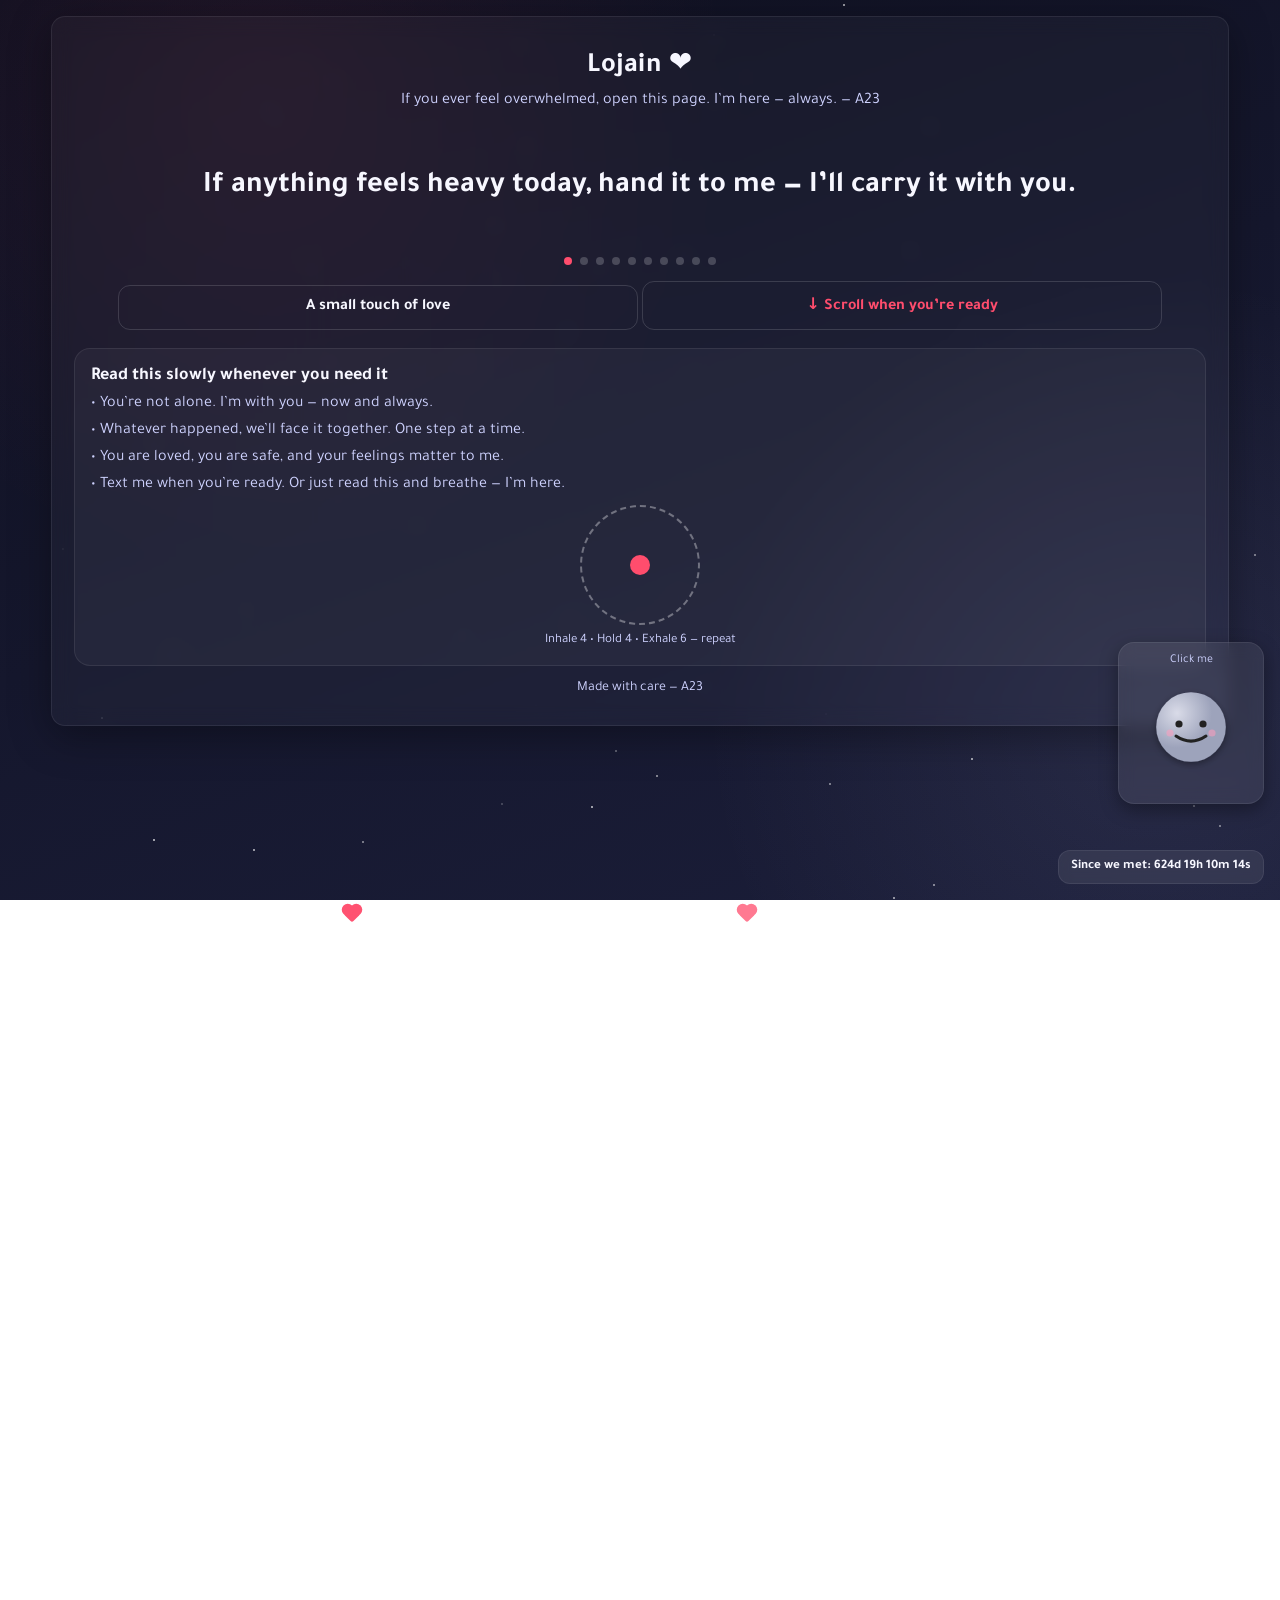
==== ii1123.github.io/index.html @ 3c34a36e "Add files via upload" ====
<!DOCTYPE html>
<html lang="en" dir="ltr">
<head>
  <meta charset="UTF-8" />
  <meta name="viewport" content="width=device-width, initial-scale=1.0" />
  <title>Lojain — A23</title>
  <link rel="manifest" href="manifest.json">
  <link href="https://fonts.googleapis.com/css2?family=Tajawal:wght@400;700;900&display=swap" rel="stylesheet" />
  <link rel="stylesheet" href="style.css?v=3">

  <!-- تحسينات الموبايل + منع التداخل -->
  <style>
    :root { --vh: 1vh; }

    .wrap { min-height: 100svh; min-height: calc(var(--vh) * 100); padding: 16px; }
    .card { max-width: 92vw; margin: 0 auto; border-radius: 14px; }

    .cta, button, .down {
      display: inline-block;
      width: 100%;
      max-width: 520px;
      padding: 12px 16px;
      font-size: 16px;
      border-radius: 12px;
      touch-action: manipulation;
    }

    @media (max-width: 480px) {
      h1 { font-size: 28px; }
      .subtitle { font-size: 14px; line-height: 1.5; }
      .breath-steps { font-size: 13px; }
      .footer { font-size: 12px; }
      #sinceCounter { font-size: 13px; }
    }

    /* طبقات الخلفية ما تستقبل لمس */
    .stars, .hearts { pointer-events: none; }

    /* مسافة سفليّة كافية عشان المثبّتات ما تغطي المحتوى */
    .wrap, .section, .notebook { padding-bottom: 240px; }

    /* العداد ثابت يمين تحت */
    .since {
      position: fixed !important;
      right: 16px;
      left: auto !important;
      transform: none !important;
      bottom: calc(16px + env(safe-area-inset-bottom, 0px));
      z-index: 7;
    }

    /* الدمية فوق العداد */
    .mood-toy {
      position: fixed;
      right: 16px;
      bottom: calc(96px + env(safe-area-inset-bottom, 0px));
      z-index: 8;
    }

    /* المذكرة بحجم مناسب ومتمركزة */
    .notebook {
      display: block !important;
      position: relative;
      z-index: 2;
      max-width: 720px;
      margin: 24px auto;
      padding: 12px;
    }
    #memo {
      width: 100%;
      box-sizing: border-box;
      min-height: 160px;
      resize: vertical;
    }

    #readyCard { position: relative; z-index: 2; }

    @media (max-width: 600px) {
      .card { max-width: 94vw; }
      .notebook { max-width: 94vw; margin: 20px auto; }
      .mood-toy { right: 12px; bottom: calc(96px + env(safe-area-inset-bottom, 0px)); }
      .since { right: 12px; bottom: calc(14px + env(safe-area-inset-bottom, 0px)); }
    }
  </style>
</head>

<body>
  <!-- خلفية متحركة -->
  <div class="stars" id="stars"></div>
  <div class="hearts" id="hearts"></div>

  <!-- الكارد الرئيسي -->
  <div class="wrap">
    <div class="card">
      <h1>Lojain ❤️</h1>
      <p class="subtitle">If you ever feel overwhelmed, open this page. I’m here — always. — A23</p>

      <div class="line" id="line"></div>
      <div class="dots" id="dots" aria-hidden="true"></div>

      <a class="cta" href="#" id="confettiBtn" title="Tap">A small touch of love</a>
      <a id="downLink" class="down" href="#readySection">↓ Scroll when you’re ready</a>

      <div class="support">
        <h3>Read this slowly whenever you need it</h3>
        <p>• You’re not alone. I’m with you — now and always.</p>
        <p>• Whatever happened, we’ll face it together. One step at a time.</p>
        <p>• You are loved, you are safe, and your feelings matter to me.</p>
        <p>• Text me when you’re ready. Or just read this and breathe — I’m here.</p>

        <div class="breathe">
          <div class="circle"><div class="circle-inner"></div></div>
          <div class="breath-steps">Inhale 4 • Hold 4 • Exhale 6 — repeat</div>
        </div>
      </div>

      <div class="footer">Made with care — A23</div>
    </div>
  </div>

  <!-- Section 2 -->
  <section class="section" id="readySection">
    <div class="card" id="readyCard">
      <h2 style="margin:0 0 10px 0">When you’re ready</h2>
      <p class="subtitle" style="text-align:left">
        Take a breath. When you feel okay, tap the button below.
      </p>

      <button id="readyOnceBtn" class="cta" style="margin-top:10px">I’m ready — tap once</button>
      <button id="resetReady" class="cta" style="margin-top:6px;">Reset (all devices)</button>
      <p id="readyOnceState" class="footer" style="margin-top:8px"></p>
    </div>
  </section>

  <!-- Notebook -->
  <div class="notebook">
    <div class="title">Memo</div>
    <textarea id="memo" placeholder="Write in the book…"></textarea>
    <button id="saveMemo">Save</button>
    <div class="memo-hint">Saved only on this device</div>
  </div>

  <!-- Since widget -->
  <div class="since"><strong id="sinceCounter">—</strong></div>

  <!-- Mood Toy (SVG, no images) -->
  <div class="mood-toy glass" id="moodToy" role="button" aria-pressed="false" title="Click to toggle mood">
    <div class="toy-label" id="toyLabel">Click me</div>
    <div class="toy-figure" id="toyFigure" aria-hidden="true">
      <svg viewBox="0 0 200 200" width="120" height="120" class="toy-svg" aria-hidden="true">
        <defs>
          <radialGradient id="happyGrad" cx="30%" cy="30%">
            <stop offset="0%"  stop-color="#d9dbe8"/>
            <stop offset="100%" stop-color="#9da3bb"/>
          </radialGradient>
          <radialGradient id="sadGrad" cx="30%" cy="30%">
            <stop offset="0%"  stop-color="#3a3a48"/>
            <stop offset="100%" stop-color="#0f0f17"/>
          </radialGradient>
          <filter id="softShadow" x="-30%" y="-30%" width="160%" height="160%">
            <feDropShadow dx="0" dy="4" stdDeviation="6" flood-color="#000" flood-opacity=".35"/>
          </filter>
        </defs>

        <!-- جسم -->
        <circle id="head" cx="100" cy="90" r="58" filter="url(#softShadow)"/>

        <!-- وجه سعيد -->
        <g class="face face-happy">
          <circle cx="80" cy="85" r="6" fill="#222"/>
          <circle cx="120" cy="85" r="6" fill="#222"/>
          <path d="M75 105 Q100 122 125 105" fill="none" stroke="#222" stroke-width="5" stroke-linecap="round"/>
          <circle cx="65" cy="100" r="6" fill="#ff9dbd" opacity=".55"/>
          <circle cx="135" cy="100" r="6" fill="#ff9dbd" opacity=".55"/>
        </g>

        <!-- وجه زعلان -->
        <g class="face face-sad">
          <rect x="73" y="74" width="14" height="10" rx="2" fill="#e9e9ee"/>
          <rect x="113" y="74" width="14" height="10" rx="2" fill="#e9e9ee"/>
          <path d="M78 110 Q100 96 122 110" fill="none" stroke="#e9e9ee" stroke-width="5" stroke-linecap="round"/>
        </g>
      </svg>
    </div>
  </div>

  <!-- Scripts الأساسية -->
  <script>
    /* rotating lines */
    let lines=[
      "If anything feels heavy today, hand it to me — I’ll carry it with you.",
      "No matter what, you’re not facing this alone.",
      "I’m proud of you, even on the days you can’t see it.",
      "Take your time. I’ll wait. I’m not going anywhere.",
      "Your feelings are safe with me — always.",
      "You are loved more than any bad moment can measure.",
      "Breathe. One small step is enough for today.",
      "If you need me at 3AM or 3PM — I’m there.",
      "I choose you on the bright days and the stormy ones.",
      "You and I — team forever."
    ];
    let idx=0; const lineEl=document.getElementById('line'); const dotsEl=document.getElementById('dots');
    lines.forEach((_,i)=>{ const d=document.createElement('div'); d.className='dot'+(i===0?' active':''); dotsEl.appendChild(d); });
    function renderLine(t){ lineEl.innerHTML=''; const s=document.createElement('span'); s.textContent=t; lineEl.appendChild(s); }
    function setActiveDot(i){ Array.from(dotsEl.children).forEach((d,k)=>d.classList.toggle('active',k===i)); }
    function nextLine(){ renderLine(lines[idx]); setActiveDot(idx); idx=(idx+1)%lines.length; }
    nextLine(); setInterval(nextLine,2600);

    /* stars */
    const stars=document.getElementById('stars');
    for(let i=0;i<80;i++){
      const s=document.createElement('div');
      s.className='star';
      s.style.left=Math.random()*100+'vw';
      s.style.top=Math.random()*100+'vh';
      s.style.animationDelay=(Math.random()*6).toFixed(2)+'s';
      s.style.opacity=(0.3+Math.random()*0.7).toFixed(2);
      stars.appendChild(s);
    }

    /* hearts */
    const hearts=document.getElementById('hearts');
    function spawnHeart(){
      const h=document.createElement('div');
      h.className='heart';
      h.style.left=Math.random()*100+'vw';
      h.style.bottom='-20px';
      h.style.animationDuration=(8+Math.random()*5).toFixed(2)+'s';
      h.style.opacity=(0.5+Math.random()*0.5).toFixed(2);
      hearts.appendChild(h);
      setTimeout(()=>h.remove(),12000);
    }
    setInterval(spawnHeart,700);

    /* confetti */
    const btnConfetti=document.getElementById('confettiBtn');
    btnConfetti.addEventListener('click',(e)=>{ e.preventDefault(); for(let i=0;i<120;i++){ makeParticle(); } });
    function makeParticle(){
      const p=document.createElement('div');
      p.style.position='fixed';
      p.style.left=(window.innerWidth/2)+(Math.random()*60-30)+'px';
      p.style.top=(window.innerHeight/2)+(Math.random()*20-10)+'px';
      p.style.width='6px'; p.style.height='10px';
      p.style.background=['#ff4d6d','#ffd166','#06d6a0','#4cc9f0','#f72585'][Math.floor(Math.random()*5)];
      p.style.transform='rotate('+(Math.random()*360)+'deg)'; p.style.opacity='0.9'; p.style.zIndex='9999';
      document.body.appendChild(p);
      const dx=(Math.random()-0.5)*12, dy=(Math.random()-0.9)*14; let x=0,y=0,life=0;
      const t=setInterval(()=>{ life++; x+=dx; y+=dy+life*0.15; p.style.transform=`translate(${x}px,${y}px) rotate(${life*12}deg)`; p.style.opacity=String(0.9-life/90); if(life>90){ clearInterval(t); p.remove(); } },16);
    }

    /* memo (local) */
    const memo=document.getElementById('memo'); const saveMemo=document.getElementById('saveMemo'); const MEMO_KEY='memo_lo';
    try{ memo.value=localStorage.getItem(MEMO_KEY)||'' }catch{}
    saveMemo.addEventListener('click',()=>{ try{ localStorage.setItem(MEMO_KEY,memo.value); saveMemo.textContent='Saved ✓'; setTimeout(()=>saveMemo.textContent='Save',1000)}catch{} });

    /* since counter */
    let MEET_DATE_ISO='2025-03-21T06:09:00';
    function updateSince(){
      const el=document.getElementById('sinceCounter'); if(!el) return;
      const diff=Math.max(0, Date.now()-new Date(MEET_DATE_ISO).getTime());
      const d=Math.floor(diff/86400000);
      const h=Math.floor((diff%86400000)/3600000);
      const m=Math.floor((diff%3600000)/60000);
      const s=Math.floor((diff%60000)/1000);
      el.textContent=`Since we met: ${d}d ${h}h ${m}m ${s}s`;
    }
    updateSince(); setInterval(updateSince,1000);
  </script>

  <!-- I'm ready (مشترك) + Reset عبر JSONP لتفادي CORS -->
  <script>
  (function(){
    const COUPLE_ID = 'lojain_a23_ready';
    const API_URL   = 'https://script.google.com/macros/s/AKfycbwfrBBb4NLNHDX3M0_C80Jut1V6tblDaecBPWBgqSUqhr0E1EIopF86GkJszmyI2seBjw/exec';

    const readyBtn = document.getElementById('readyOnceBtn');
    const resetBtn = document.getElementById('resetReady');
    const stateEl  = document.getElementById('readyOnceState');
    if(!readyBtn || !stateEl) return;

    // JSONP helper (بدون CORS)
    function jsonp(url){
      return new Promise((resolve, reject)=>{
        const cb = 'cb_' + Math.random().toString(36).slice(2);
        const s = document.createElement('script');
        window[cb] = (data)=>{ resolve(data); cleanup(); };
        s.onerror = (e)=>{ reject(e); cleanup(); };
        function cleanup(){ try{ delete window[cb]; }catch{} s.remove(); }
        s.src = url + (url.includes('?')?'&':'?') + 'callback=' + cb + '&_=' + Date.now();
        document.head.appendChild(s);
      });
    }

    function applyReady(ts){ readyBtn.disabled = true; readyBtn.textContent = '✔ Already marked'; stateEl.textContent = ts || 'Marked — synced across devices.'; }
    function clearReady(){ readyBtn.disabled = false; readyBtn.textContent = "I’m ready — tap once"; stateEl.textContent = ""; }

    async function fetchState(){
      try{
        const val = await jsonp(`${API_URL}?id=${encodeURIComponent(COUPLE_ID)}`);
        (val === 'ready') ? applyReady() : clearReady();
      }catch(e){ console.warn('fetchState JSONP failed', e); }
    }
    async function markReady(){
      try{
        const ts = new Date().toLocaleString();
        await jsonp(`${API_URL}?id=${encodeURIComponent(COUPLE_ID)}&state=ready`);
        applyReady('Marked on ' + ts + ' — synced.');
      }catch(e){ console.warn('markReady JSONP failed', e); }
    }
    async function resetReady(){
      try{
        await jsonp(`${API_URL}?id=${encodeURIComponent(COUPLE_ID)}&state=not_ready`);
        clearReady();
      }catch(e){ console.warn('resetReady JSONP failed', e); }
    }

    fetchState();
    readyBtn.addEventListener('click', ()=>{ if(!readyBtn.disabled) markReady(); });
    if (resetBtn) resetBtn.addEventListener('click', resetReady);
  })();
  </script>

  <!-- سكرول ناعم -->
  <script>
  (function(){
    const link = document.getElementById('downLink');
    const target = document.getElementById('readySection');
    if(!link || !target) return;

    const prefersReduced = window.matchMedia && window.matchMedia('(prefers-reduced-motion: reduce)').matches;

    link.addEventListener('click', (e) => {
      e.preventDefault();
      if ('scrollBehavior' in document.documentElement.style) {
        target.scrollIntoView({ behavior: prefersReduced ? 'auto' : 'smooth', block: 'start' });
        return;
      }
      const start = window.pageYOffset || document.documentElement.scrollTop;
      const end   = target.getBoundingClientRect().top + start;
      const dist  = end - start;
      const dur   = 500; let startTs;
      function step(ts){
        if(!startTs) startTs = ts;
        const t = Math.min(1, (ts - startTs) / dur);
        const ease = t<.5 ? 2*t*t : -1+(4-2*t)*t;
        window.scrollTo(0, start + dist*ease);
        if(t < 1) requestAnimationFrame(step);
      }
      requestAnimationFrame(step);
    });
  })();
  </script>

  <!-- دمية المزاج (مزامنة بسيطة مثل السابق) -->
  <script>
  (function(){
    const toy     = document.getElementById('moodToy');
    const figure  = document.getElementById('toyFigure');
    const labelEl = document.getElementById('toyLabel');

    const COUPLE_ID = 'lojain_a23';
    const API_URL   = 'https://script.google.com/macros/s/AKfycbwXfzLg1a_o8y2vEVEbXHeekIVhStkwajuYq8dHR6PM7yDVxMR13NyC9qdolaWklftUPw/exec';
    const KEY_LOCAL = 'lojain_mood';

    function apply(state){
      toy.classList.toggle('sad',   state === 'sad');
      toy.classList.toggle('happy', state !== 'sad');
      toy.setAttribute('aria-pressed', state === 'sad' ? 'true' : 'false');
      labelEl.textContent = state === 'sad' ? 'She is upset' : 'Click me';
    }

    async function fetchRemote(){
      try{
        const r = await fetch(API_URL + '?id=' + encodeURIComponent(COUPLE_ID), { cache:'no-store' });
        if(!r.ok) throw 0;
        const state = (await r.text()).trim() || 'happy';
        localStorage.setItem(KEY_LOCAL, state);
        apply(state);
      }catch{
        apply(localStorage.getItem(KEY_LOCAL) || 'happy');
      }
    }

    let busy=false;
    async function updateRemote(state){
      localStorage.setItem(KEY_LOCAL, state);
      if(busy) return; busy=true;
      try{
        const body = new URLSearchParams({ id: COUPLE_ID, state });
        await fetch(API_URL, { method:'POST', headers:{ 'Content-Type':'application/x-www-form-urlencoded;charset=UTF-8' }, body });
      }finally{
        setTimeout(()=> busy=false, 400);
      }
    }

    fetchRemote();

    toy.addEventListener('click', ()=>{
      const reduce = window.matchMedia && window.matchMedia('(prefers-reduced-motion: reduce)').matches;
      if(!reduce){ figure.classList.remove('flip'); void figure.offsetWidth; figure.classList.add('flip'); }
      const current = toy.classList.contains('sad') ? 'sad' : 'happy';
      const next = current === 'happy' ? 'sad' : 'happy';
      apply(next);
      updateRemote(next);
    });
  })();
  </script>

  <!-- تحسينات موبايل إضافية (إصلاح 100vh + تقليل القلوب/النجوم) -->
  <script>
    (function () {
      const isMobile = /Mobi|Android/i.test(navigator.userAgent) || window.innerWidth < 520;

      function setVh() {
        const vh = window.innerHeight * 0.01;
        document.documentElement.style.setProperty('--vh', `${vh}px`);
      }
      setVh(); window.addEventListener('resize', setVh);

      if (isMobile) {
        const starsWrap = document.getElementById('stars');
        if (starsWrap) {
          const many = starsWrap.querySelectorAll('.star');
          for (let i = 0; i < many.length; i++) { if (i % 2 === 0) many[i].remove(); }
        }
        const _setInterval = window.setInterval;
        let heartsTimerSet = false;
        window.setInterval = function (fn, ms) {
          if (!heartsTimerSet && ms === 700) { heartsTimerSet = true; return _setInterval(fn, 1200); }
          return _setInterval(fn, ms);
        };
      }

      window.addEventListener('touchstart', () => {}, { passive: true });
      window.addEventListener('touchmove', () => {}, { passive: true });
    })();
  </script>
  <script>
document.addEventListener('DOMContentLoaded', () => {
  const card = document.getElementById('readyCard');
  if (!card) return;

  // لو المتصفح ما يدعم IO، نعطيه show مباشرة
  if (!('IntersectionObserver' in window)) {
    card.classList.add('show');
    return;
  }

  const io = new IntersectionObserver((entries) => {
    entries.forEach(e => {
      if (e.isIntersecting) {
        card.classList.add('show');
        io.disconnect();
      }
    });
  }, { threshold: 0.2 });

  io.observe(card);
});
</script>

</body>
</html>
---- ii1123.github.io/style.css ----
:root{
  --bg1:#0f1020; 
  --bg2:#1b1e3a; 
  --accent:#ff4d6d; 
  --text:#f7f7ff; 
  --muted:#cfd3ff;
  --glass: rgba(255,255,255,.03); 
  --glass-bd: rgba(255,255,255,.08);
  --ring:#ffffff33;
  --ring-strong:#ffffff66;
  --shadow: 0 10px 40px rgba(0,0,0,.35);
}

/* ===== Base ===== */
*{box-sizing:border-box}
html,body{
  height:100%; margin:0;
  font-family:'Tajawal',system-ui,-apple-system,Segoe UI,Roboto,Arial,sans-serif;
  background:
    radial-gradient(1200px circle at 20% 10%, rgba(255,77,109,.07), transparent 40%),
    radial-gradient(1000px circle at 90% 80%, rgba(207,211,255,.08), transparent 45%),
    linear-gradient(160deg,var(--bg1),var(--bg2));
  color:var(--text); 
  overflow-x:hidden; 
  overflow-y:auto;
}
html { scroll-behavior: smooth; }
.glass{background:var(--glass); border:1px solid var(--glass-bd); backdrop-filter:blur(8px)}

/* ===== Background particles ===== */
.stars,.hearts{position:fixed; inset:0; pointer-events:none; z-index:1}
.star{position:absolute; width:2px; height:2px; background:rgba(255,255,255,.8); border-radius:50%; opacity:0; animation:twinkle 6s linear infinite}
@keyframes twinkle{0%{transform:translateY(0);opacity:0}10%{opacity:1}50%{opacity:.6}100%{transform:translateY(40px);opacity:0}}
.heart{position:absolute; width:12px; height:12px; background:var(--accent); transform:rotate(45deg); border-radius:2px; opacity:.8; animation:float 10s linear infinite}
.heart::before,.heart::after{content:""; position:absolute; width:12px; height:12px; background:var(--accent); border-radius:50%}
.heart::before{top:-6px; left:0} .heart::after{left:-6px; top:0}
@keyframes float{0%{transform:translateY(0) rotate(45deg) scale(1);opacity:0}10%{opacity:.7}50%{transform:translateY(-55vh) rotate(45deg) scale(1.15)}100%{transform:translateY(-110vh) rotate(45deg) scale(1.3);opacity:0}}

/* ===== Layout ===== */
.wrap{position:relative; z-index:3; min-height:100%; display:grid; place-items:center; padding:24px; text-align:center; padding-bottom:180px}
.card{background:var(--glass); border:1px solid var(--glass-bd); box-shadow:var(--shadow); border-radius:20px; padding:28px 22px; max-width:760px; width:100%; backdrop-filter:blur(10px)}
h1{margin:0 0 8px 0; font-size:28px; letter-spacing:.5px}
.subtitle{margin:0 0 20px 0; font-size:16px; color:var(--muted)}
.footer{margin-top:14px; font-size:14px; color:var(--muted)}

/* ===== Rotating lines ===== */
.line{min-height:112px; display:grid; place-items:center; font-size:30px; font-weight:700; line-height:1.5; padding:10px 4px}
.line span{display:inline-block; opacity:0; transform:translateY(12px) scale(.98); filter:blur(6px); animation:in 1000ms ease forwards}
@keyframes in{to{opacity:1; transform:translateY(0) scale(1); filter:blur(0)}}
.dots{margin-top:14px; display:flex; justify-content:center; gap:8px}
.dot{width:8px; height:8px; border-radius:50%; background:rgba(255,255,255,.2)}
.dot.active{background:var(--accent)}

/* ===== Buttons ===== */
.cta{
  margin-top:18px; display:inline-block; padding:12px 18px; border-radius:12px;
  border:1px solid rgba(255,255,255,.14); text-decoration:none; color:var(--text);
  font-weight:700; transition:transform .15s ease, background .2s ease, opacity .2s, box-shadow .2s ease;
  background: transparent; box-shadow: 0 0 0 0 rgba(255,255,255,0);
}
.cta:hover{background:rgba(255,255,255,.06); transform: translateY(-1px); box-shadow: 0 6px 18px rgba(0,0,0,.25), 0 0 0 4px var(--ring)}
.cta:active{transform:translateY(0) scale(.98); box-shadow: 0 2px 10px rgba(0,0,0,.3), 0 0 0 3px var(--ring-strong)}
button.cta{-webkit-appearance:none; appearance:none; background: transparent; cursor: pointer}
button.cta:disabled{background: rgba(255,255,255,.06); color: var(--muted); border-color: rgba(255,255,255,.12); cursor: not-allowed; opacity:1; box-shadow:none}
.cta:focus-visible, .down:focus-visible, .notebook textarea:focus-visible, .notebook button:focus-visible{outline:none; box-shadow:0 0 0 4px var(--ring-strong); transition: box-shadow .2s ease}

/* ===== Support box ===== */
.support{margin-top:18px; text-align:left; background:rgba(255,255,255,.04); border:1px solid var(--glass-bd); border-radius:16px; padding:16px}
.support h3{margin:0 0 8px; font-size:18px}
.support p{margin:8px 0; color:var(--muted)}

/* ===== Breathe coach ===== */
.breathe{margin-top:10px; display:grid; place-items:center}
.circle{width:120px; height:120px; border-radius:999px; border:2px dashed rgba(255,255,255,.35); display:grid; place-items:center}
.circle-inner{width:20px; height:20px; border-radius:999px; background:var(--accent); animation:breath 8s ease-in-out infinite}
@keyframes breath{0%{transform:scale(1)}40%{transform:scale(2.8)}60%{transform:scale(2.8)}100%{transform:scale(1)}}
.breath-steps{font-size:13px; color:var(--muted); margin-top:8px}

/* ===== Notebook ===== */
.notebook{position:fixed; left:12px; bottom:12px; z-index:4; width:260px; display:flex; flex-direction:column; gap:8px; padding:12px; border-radius:12px; background:rgba(255,255,255,.08); border:1px solid var(--glass-bd); box-shadow:0 6px 18px rgba(0,0,0,.35)}
.notebook .title{font-weight:700; font-size:14px; color:var(--text)}
.notebook textarea{width:100%; min-height:90px; resize:vertical; border:none; outline:none; font-size:14px; color:var(--text); line-height:22px; padding:10px 12px; border-radius:8px; background:rgba(255,255,255,.06); transition: box-shadow .2s ease, background .2s ease}
.notebook textarea:focus{background: rgba(255,255,255,.08); box-shadow: 0 0 0 4px var(--ring)}
.notebook button{align-self:flex-end; border:none; border-radius:8px; padding:6px 10px; cursor:pointer; background:#8B0B7A; color:#fff; font-size:12px; font-weight:700; transition: transform .12s ease, box-shadow .2s ease}
.notebook button:hover{transform: translateY(-1px); box-shadow: 0 6px 16px rgba(0,0,0,.25), 0 0 0 4px var(--ring)}
.memo-hint{font-size:11px; color:var(--muted); text-align:right}

/* ===== Since widget ===== */
.since{position:fixed; right:12px; bottom:12px; z-index:4; background:rgba(255,255,255,.08); border:1px solid var(--glass-bd); backdrop-filter:blur(6px); padding:8px 12px; border-radius:12px; font-size:13px; transition: box-shadow .2s ease, transform .12s ease}
.since:hover{transform: translateY(-1px); box-shadow: 0 6px 16px rgba(0,0,0,.25), 0 0 0 4px var(--ring)}

/* ===== Down link + Section 2 ===== */
@media (max-width:520px){ .card{padding:22px 16px} .line{font-size:22px} .notebook{width:70vw} .wrap{ padding-bottom: 220px } }
.down{margin-top:16px; display:inline-flex; align-items:center; gap:6px; padding:10px 14px; border-radius:12px; border:1px solid rgba(255,255,255,.14); color:var(--accent); text-decoration:none; font-weight:700; transition: background .2s ease,transform .15s.ease, box-shadow .2s ease}
.down:hover{background:rgba(255,255,255,.06); transform: translateY(-1px); box-shadow: 0 6px 16px rgba(0,0,0,.25), 0 0 0 4px var(--ring)}
.down:active{transform:translateY(0) scale(.98)}
.section{position:relative; z-index:3; padding:48px 20px 80px; display:grid; place-items:center}
.section .card{max-width:760px; width:100%; background:var(--glass); border:1px solid var(--glass-bd); border-radius:20px; padding:28px 22px; backdrop-filter:blur(10px); box-shadow:var(--shadow); opacity:0; transform:translateY(24px); transition:opacity .6s ease, transform .6s ease}
.section .card.show{opacity:1; transform:translateY(0)}
#readySection{scroll-margin-top:24px}

/* ===== Mood Toy (SVG) ===== */
.mood-toy{
  position:fixed; right:12px; bottom:76px; z-index:5;
  display:grid; place-items:center; gap:6px;
  padding:10px 12px; border-radius:16px;
  background:rgba(255,255,255,.08);
  border:1px solid var(--glass-bd);
  backdrop-filter:blur(8px);
  box-shadow:0 6px 18px rgba(0,0,0,.35);
  cursor:pointer;
  transition: transform .18s ease, box-shadow .18s ease;
}
.mood-toy:hover{ transform: translateY(-2px); box-shadow: 0 8px 22px rgba(0,0,0,.45), 0 0 0 4px var(--ring) }
.mood-toy:active{ transform: translateY(0) scale(.98) }
.mood-toy .toy-label{ font-size:12px; color:var(--muted) }
.toy-figure{ perspective: 800px; }
.toy-svg{ display:block; transform-style:preserve-3d }

/* Flip anim */
.toy-figure.flip .toy-svg{ animation: toyFlip .55s ease both }
@keyframes toyFlip{
  0%{transform: rotateY(0deg)}
  50%{transform: rotateY(90deg)}
  100%{transform: rotateY(180deg)}
}

/* Mood colors */
.mood-toy.happy #head { fill: url(#happyGrad) }
.mood-toy.sad   #head { fill: url(#sadGrad)   }

/* Faces visibility */
.face{ opacity:0; transition: opacity .2s ease }
.mood-toy.happy .face-happy{ opacity:1 }
.mood-toy.sad   .face-sad  { opacity:1 }

/* ===== Reduce Motion ===== */
@media (prefers-reduced-motion: reduce){
  *, *::before, *::after{
    animation-duration:0.01ms !important;
    animation-iteration-count:1 !important;
    transition:none !important;
    scroll-behavior: auto !important;
  }
  .star, .heart, .toy-figure.flip .toy-svg{animation:none !important}
}
/* ==== Fix overlaps & mobile spacing ==== */

/* أعطِ مساحة سفلية للمحتوى عشان العناصر المثبتة ما تغطيه */
.wrap,
.section,
.notebook {
  padding-bottom: 240px;           /* مساحة كافية لودجت Since + لعبة المزاج */
}

/* لعبة المزاج: ثبّتها فوق شوية وما تغطي الأزرار */
.mood-toy {
  position: fixed;
  right: 16px;
  bottom: calc(96px + env(safe-area-inset-bottom, 0px)); /* ارفعها فوق ودجت الـ Since */
  z-index: 9;
}

/* ودجت الوقت "Since": خلّه منخفض شوي وفي الوسط/يمين حسب ذوقك */
.since {
  position: fixed;
  left: 50%;
  transform: translateX(-50%);
  bottom: calc(20px + env(safe-area-inset-bottom, 0px));
  z-index: 8;
}

/* عناصر الخلفية ما تتلقّى لمس */
.stars, .hearts { pointer-events: none; }

/* تحسين وضع الجوال */
@media (max-width: 600px) {
  .card { max-width: 94vw; }
  .notebook, #memo { width: 100%; max-width: 94vw; }
  .mood-toy { right: 12px; bottom: calc(104px + env(safe-area-inset-bottom, 0px)); }
  .since { bottom: calc(16px + env(safe-area-inset-bottom, 0px)); }
}
/* ===== Fix since widget + memo layout & overlaps ===== */

/* ثبّت العداد في الركن اليمين تحت بدون ترجمة بالنصف */
.since {
  position: fixed !important;
  right: 16px;
  left: auto !important;
  transform: none !important;
  bottom: calc(16px + env(safe-area-inset-bottom, 0px));
  z-index: 7;
}

/* لعبة المزاج فوق العداد شوي وما تغطي الأزرار */
.mood-toy {
  position: fixed;
  right: 16px;
  bottom: calc(90px + env(safe-area-inset-bottom, 0px));
  z-index: 8;
}

/* أعطِ المحتوى مساحة سفلية كافية عشان ما تتداخل العناصر المثبتة */
.wrap,
.section,
.notebook {
  padding-bottom: 240px;  /* زوّدها لـ 280px إذا لسه يلمس العناصر */
}

/* تحجيم وتوسيط المذكرة */
.notebook {
  max-width: 720px;       /* على الدسك تظل أنيقة */
  margin: 24px auto;
  position: relative;
}
#memo {
  width: 100%;
  box-sizing: border-box;
}

/* ضبط عام للجوال */
@media (max-width: 600px) {
  .card { max-width: 94vw; }
  .notebook { max-width: 94vw; }
  .mood-toy { right: 12px; bottom: calc(96px + env(safe-area-inset-bottom, 0px)); }
  .since { right: 12px; bottom: calc(14px + env(safe-area-inset-bottom, 0px)); }
}
#readyCard { opacity: 1 !important; transform: none !important; visibility: visible !important; }
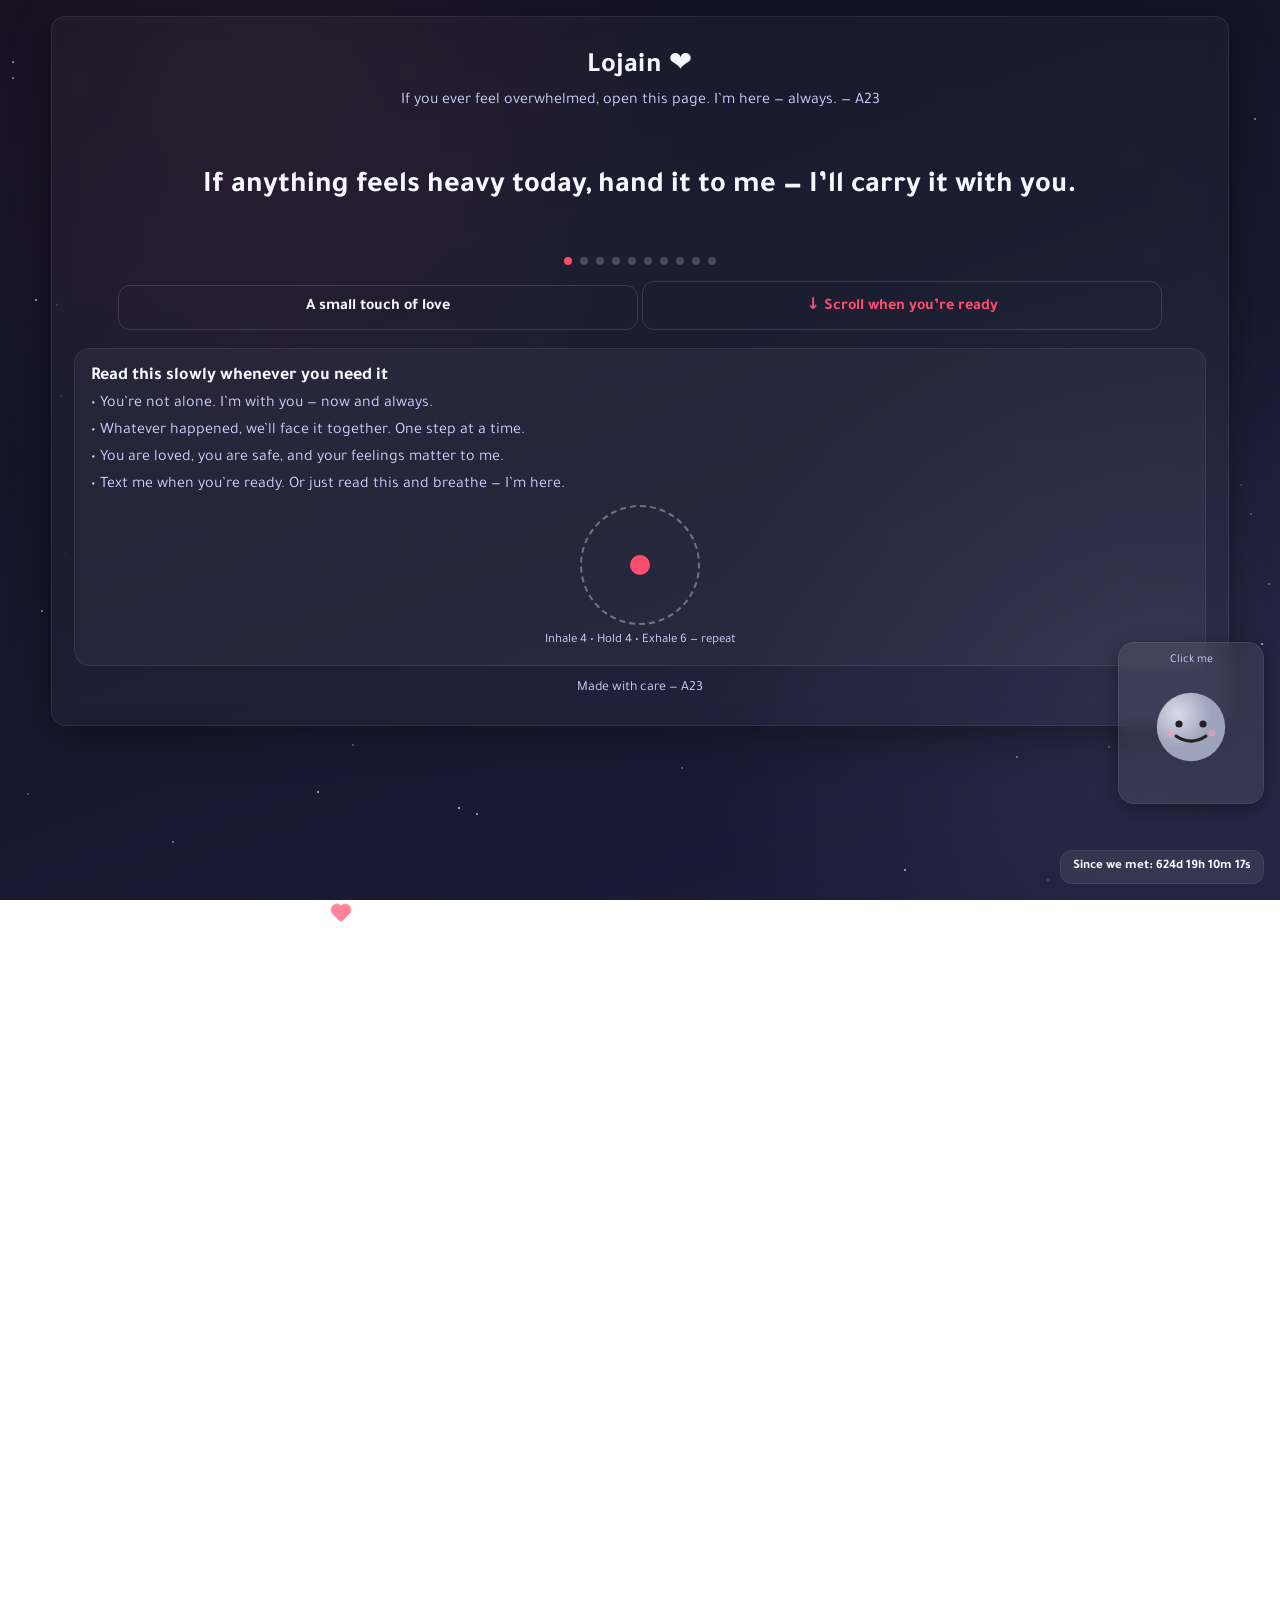
==== commit f276a83f: "اصلاحات" ====
--- a/ii1123.github.io/index.html
+++ b/ii1123.github.io/index.html
@@ -163,7 +163,8 @@
         </defs>
 
         <!-- جسم -->
-        <circle id="head" cx="100" cy="90" r="58" filter="url(#softShadow)"/>
+        <!-- احذف أي تعبئة قديمة هنا عشان الـ CSS يقدر يلونها -->
+<circle id="head" cx="100" cy="90" r="57" />
 
         <!-- وجه سعيد -->
         <g class="face face-happy">
